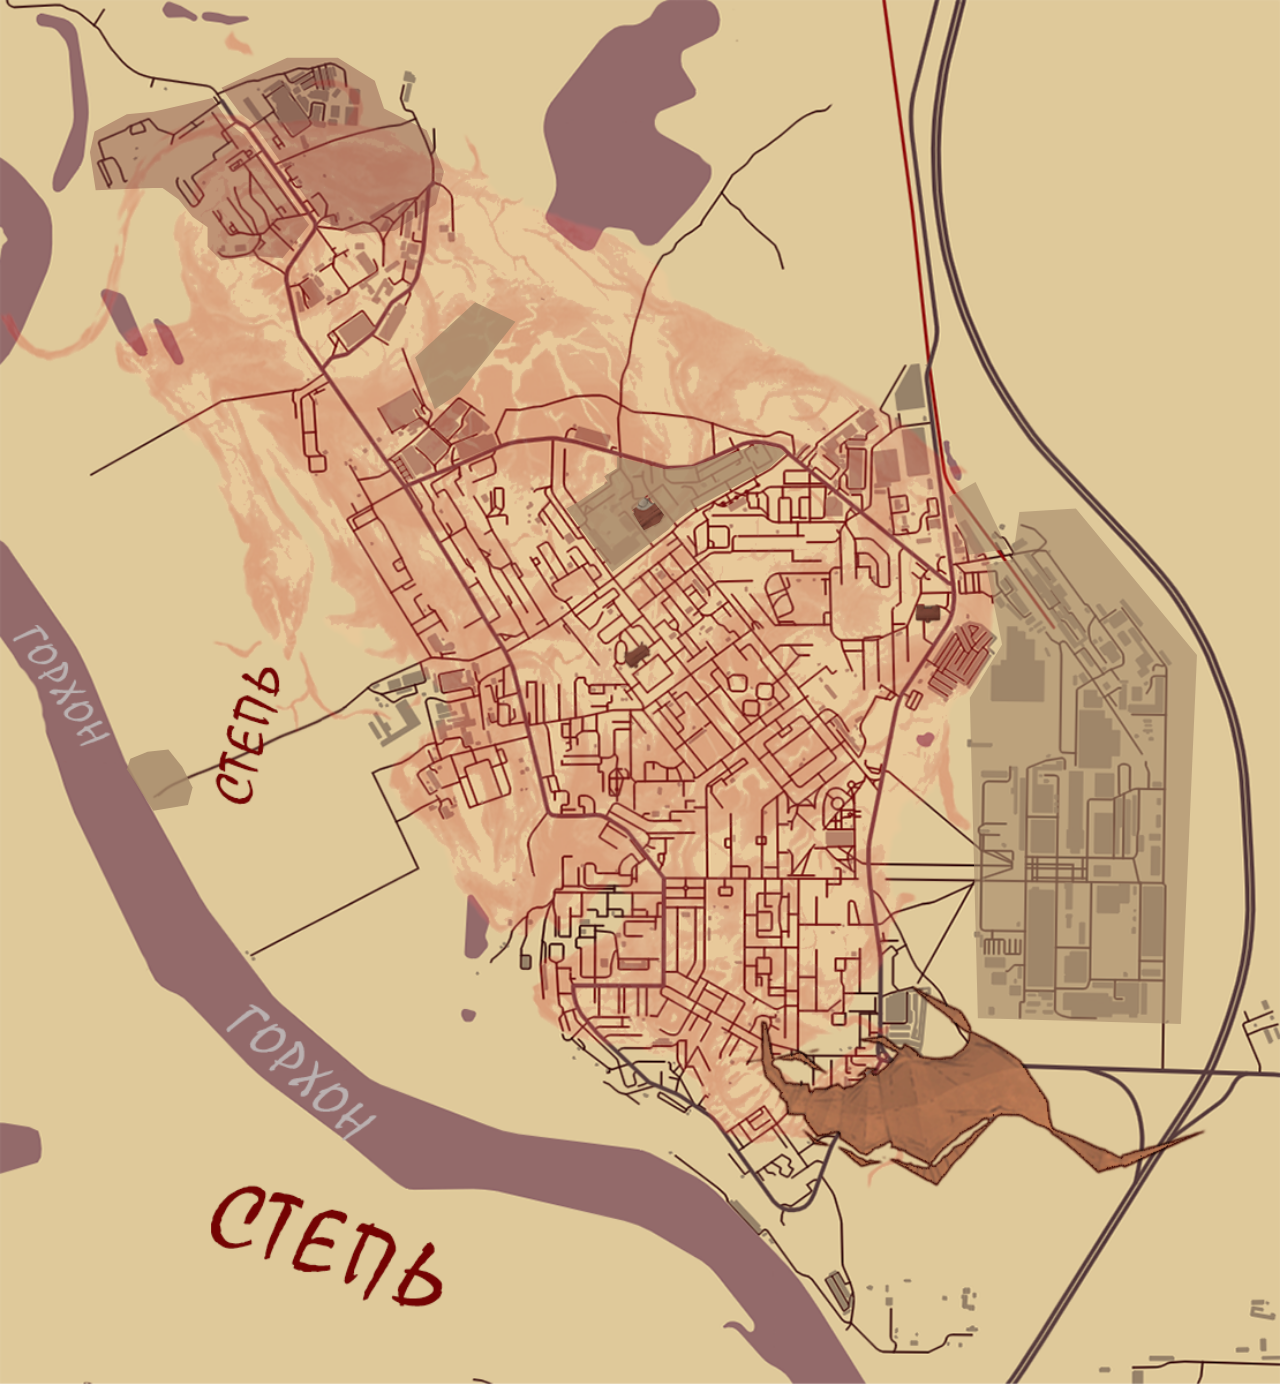
==== index.html @ 213e3f4f "Update index.html" ====
<!DOCTYPE html>
<html lang="ru">
<head>
  <link rel="icon" href="favicon.ico" type="image/x-icon">
  <meta charset="UTF-8">
  <meta name="viewport" content="width=device-width, initial-scale=1.0">
  <title>Интерактивная карта</title>
  <link rel="stylesheet" href="style.css">
</head>
<body>
  <div class="map-container">
    <!-- SVG будет здесь -->
    <svg viewBox="0 0 1110 1200" preserveAspectRatio="xMidYMid meet" xmlns="http://www.w3.org/2000/svg">
      <!-- Подложка: ваше изображение -->
      <image href="map.png" width="1110" height="1200" />
      
      <!-- Интерактивные зоны (пока одна для примера) -->
      <g class="region" 
         data-title="ЗАВОД" 
         data-desc="Здесь живут машины">
        <polygon points="848,883 841,605 869,559 855,490 878,485 884,444 933,441 1038,568 1024,888" fill="rgba(166, 137, 105, 0.6)" />
         </g>


      <g class="region" 
         data-title="СТАНЦИЯ" 
         data-desc="Сейчас поезда не ходят">
        <polygon points="840,481 823,431 846,418 874,476" fill="rgba(166, 137, 105, 0.6)" />
         </g>

      
      <g class="region" 
         data-title="КЛАДБИЩЕ" 
         data-desc="Здесь вас всегда ждут">
        <polygon polygon points="377,355 360,310 412,262 447,279 398,341"  fill="rgba(166, 137, 105, 0.8)" />
         </g>


      <g class="region" 
         data-title="БОЙНИ" 
         data-desc="Когда-то они были храмом, теперь здесь забивают быков">
        <polygon polygon points="279,191 219,106 208,98 192,76 249,50 293,50 325,70 333,94 370,113 385,149 378,177 342,200 306,203"  fill="rgba(129, 65, 60, 0.4)" />
         </g>


      <g class="region" 
         data-title="ТЕРМИТНИК" 
         data-desc="Огромное общежитие для работников Проекта Быков">
        <polygon points="268,195 245,224 221,222 192,226 180,214 180,197 167,188 155,173 141,163 132,163 83,165 78,132 82,114 110,99 133,97 167,89 184,85 200,108 212,117"  fill="rgba(129, 65, 60, 0.4)" />
         </g>


      <g class="region" 
         data-title="МНОГОГРАННИК" 
         data-desc="Башнядетей. Её устройство противоречит законам физики">
        <polygon points="663,885 671,916 693,911 715,929 705,928 692,919 670,919 677,928 680,937 699,940 702,948 706,944 717,944 727,939 731,945 739,942 749,933 754,927 
          760,932 777,914 763,905 748,901 765,899 778,908 784,906 796,915 810,917 823,917 833,910 839,903 839,894 826,886 792,856 832,874 841,892 885,919 908,952 912,976 
          971,1002 1043,979 977,1011 972,1008 951,1014 910,982 890,970 866,967 812,1027 773,1006 804,1012 804,1007 773,994 773,990 753,1000 730,987 728,982 710,983 699,970 
          684,966 682,955 677,953 677,949 664,933 660,919" fill="rgba(166, 137, 105, 0.1)" />
         </g>

      <g class="region" 
         data-title="СТЕПЬ" 
         data-desc="Смотрит тысячей глаз">
        <polygon polygon points="133,703 163,698 167,683 158,665 146,650 128,652 113,658 110,667"  fill="rgba(166, 137, 105, 0.8)" />
         </g>

      <g class="region" 
   data-title="РЕБРО" 
   data-desc="Тут вам не рады">
  <path
    d="M 531 496 L 580 459 L 586 452 L 600 442 L 667 406 L 681 393 L 676 389 L 658 385 L 602 404 L 576 407 L 535 396 L 535 406 L 524 413 L 527 418 L 502 435 L 491 441 Z
       M 558 460 L 548 443 L 561 429 L 576 446 L 572 453 Z"
    fill-rule="evenodd"
    fill="rgba(166, 137, 105, 0.8)"
  />
</g>

      <g class="region" 
         data-title="ЛОГОВО ВАРА" 
         data-desc="Его сложно застать дома">
        <polygon points="547,577 540,570 556,556 563,566" fill="rgba(166, 137, 105, 0.1)" />
         </g>

      <g class="region" 
         data-title="ДОМ ЛАРЫ" 
         data-desc="Дом живых">
        <polygon points="793,523 795,536 814,536 813,523 807,525 800,525" fill="rgba(166, 137, 105, 0.1)" />
         </g>

      <g class="region" 
         data-title="ТЕАТР" 
         data-desc="Тут маски репетируют новую пантомиму">
        <polygon points="558,460 548,443 561,429 576,446 572,453" fill="rgba(166, 137, 105, 0.1)" />
         </g>
</svg>

      </g>
    </svg>

    <!-- Всплывающая подсказка -->
    <div class="tooltip" id="tooltip">
  <h3 class="tooltip-title"></h3>
  <p class="tooltip-text"></p>
</div>

  <script src="script.js"></script>
</body>
</html>
---- style.css ----
/* Сброс стандартных отступов браузера */
* {
  margin: 0;
  padding: 0;
  box-sizing: border-box;
}

/* Контейнер карты занимает всю ширину окна */
.map-container {
  width: 100%;
}

/* Сама SVG-карта растягивается на всю ширину контейнера */
svg {
  display: block;
  width: 100%;
  height: auto;
}

/* Подсветка зон при наведении */
.region:hover polygon,
.region:hover circle,
.region:hover rect {
  fill: rgba(255, 255, 0, 0.4);
  stroke: #936a6a;
  stroke-width: 2px;
}

/* Всплывающая подсказка */
.tooltip {
  display: none;
  position: absolute;
  background: #333;
  color: #fff;
  padding: 10px 12px;
  border-radius: 6px;
  font-size: 14px;
  pointer-events: none;
  white-space: normal;        /* чтобы текст мог переноситься */
  max-width: 250px;           /* ограничим ширину, чтобы не растягивалось */
  z-index: 10;
}

.tooltip-title {
  margin: 0 0 5px 0;          /* отступ снизу */
  font-size: 18px;            /* крупный кегль для заголовка */
  font-weight: bold;
  line-height: 1.2;
}

.tooltip-text {
  margin: 0;
  font-size: 13px;            /* меньший кегль для описания */
  line-height: 1.4;
  color: #ddd;                /* чуть светлее, чтобы отличалось */
}
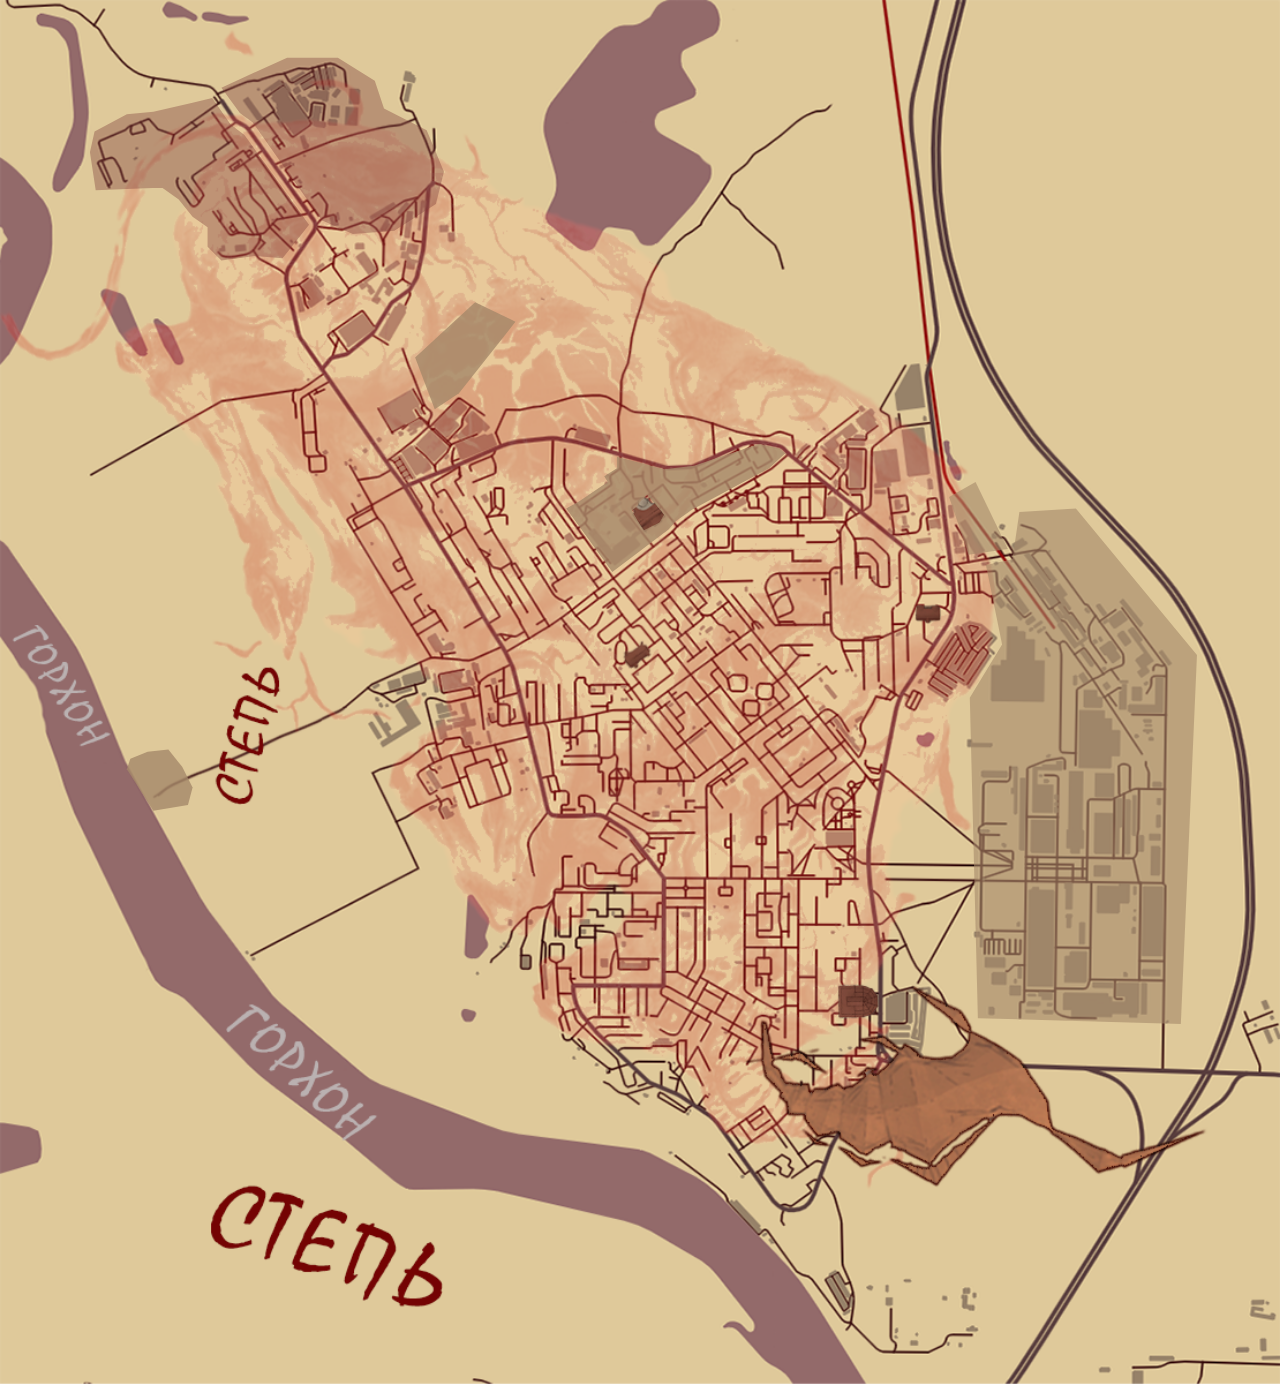
==== commit 0def43d8: "Update index.html" ====
--- a/index.html
+++ b/index.html
@@ -93,6 +93,12 @@
          data-desc="Тут маски репетируют новую пантомиму">
         <polygon points="558,460 548,443 561,429 576,446 572,453" fill="rgba(166, 137, 105, 0.1)" />
          </g>
+
+       <g class="region" 
+         data-title="СОБОР" 
+         data-desc="Для кого его построили?">
+        <polygon points="727,853 725,881 747,881 754,879 760,873 760,865 756,858 749,855 742,853" fill="rgba(166, 137, 105, 0.1)" />
+         </g>
 </svg>
 
       </g>
--- a/style.css
+++ b/style.css
@@ -20,7 +20,8 @@
 /* Подсветка зон при наведении */
 .region:hover polygon,
 .region:hover circle,
-.region:hover rect {
+.region:hover rect, 
+.region:hover path {
   fill: rgba(255, 255, 0, 0.4);
   stroke: #936a6a;
   stroke-width: 2px;
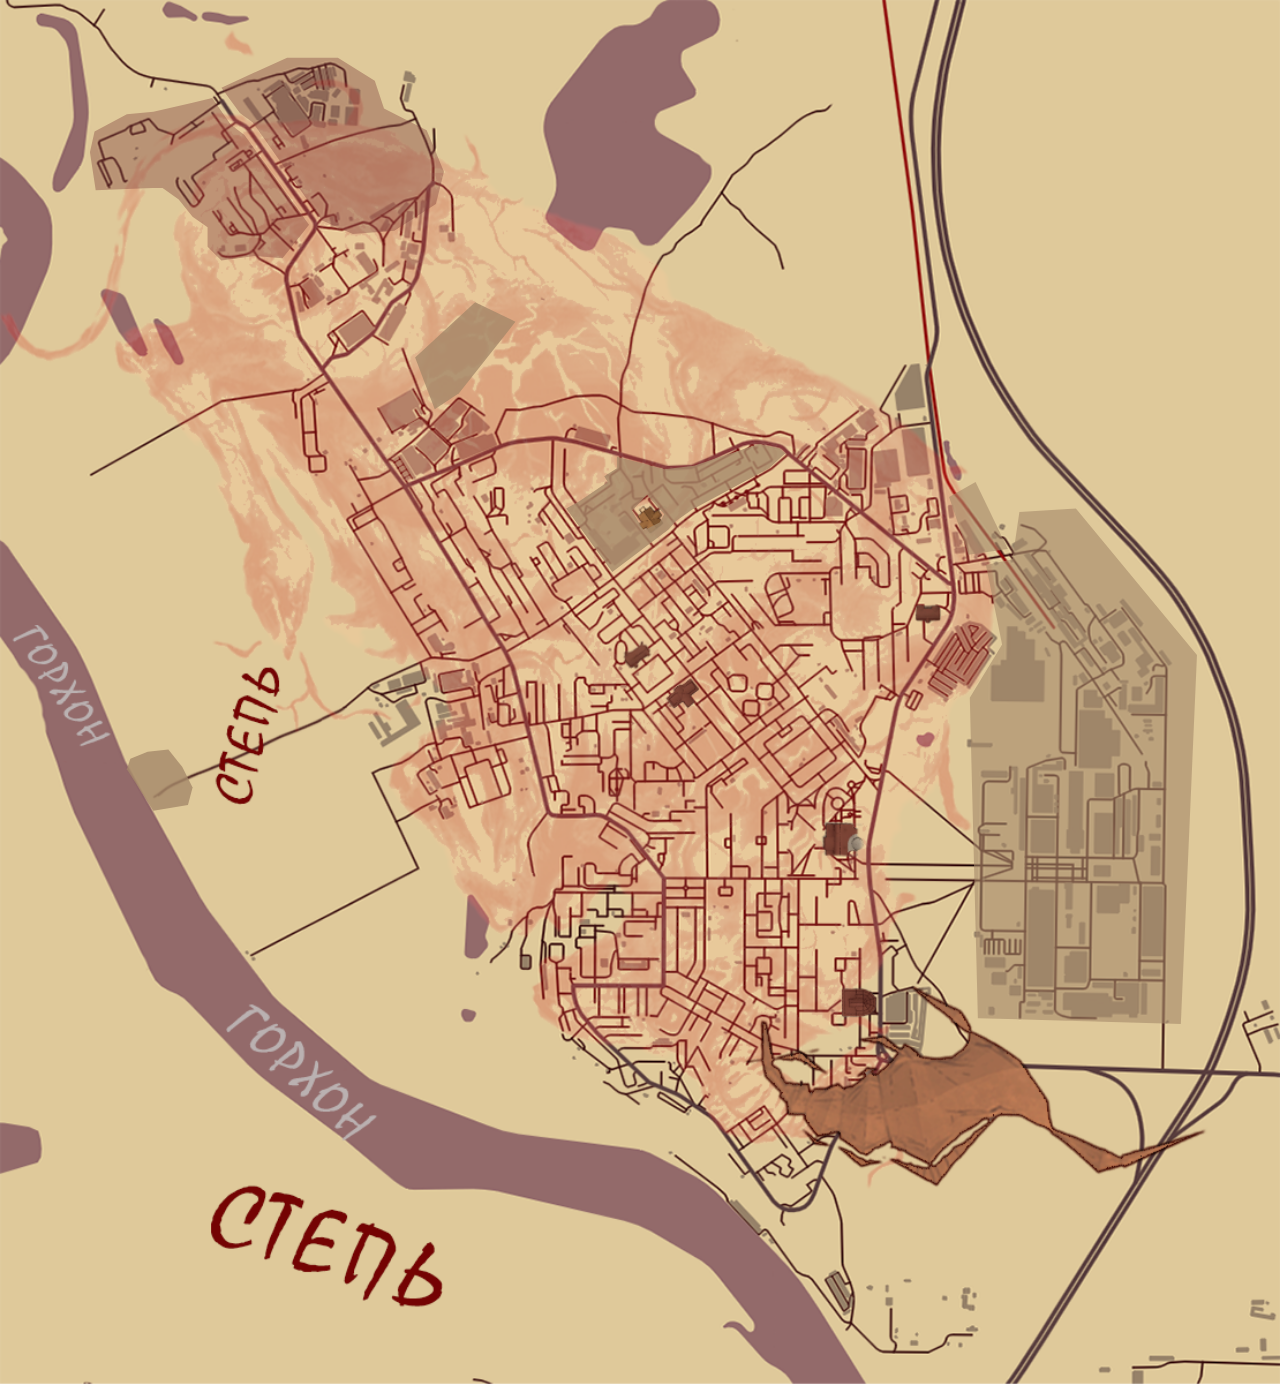
==== commit 40a68304: "Update index.html" ====
--- a/index.html
+++ b/index.html
@@ -89,15 +89,27 @@
          </g>
 
       <g class="region" 
-         data-title="ТЕАТР" 
-         data-desc="Тут маски репетируют новую пантомиму">
-        <polygon points="558,460 548,443 561,429 576,446 572,453" fill="rgba(166, 137, 105, 0.1)" />
+         data-title="СГУСТОК" 
+         data-desc="Усадьба толстого Влада">
+        <polygon points="" fill="rgba(166, 137, 105, 0.1)" />
          </g>
 
        <g class="region" 
          data-title="СОБОР" 
          data-desc="Для кого его построили?">
-        <polygon points="727,853 725,881 747,881 754,879 760,873 760,865 756,858 749,855 742,853" fill="rgba(166, 137, 105, 0.1)" />
+        <polygon points="" fill="rgba(166, 137, 105, 0.1)" />
+         </g>
+
+      <g class="region" 
+         data-title="СГУСТОК" 
+         data-desc="Усадьба толстого Влада">
+        <polygon points="" fill="rgba(166, 137, 105, 0.1)" />
+         </g>
+
+      <g class="region" 
+         data-title="СГУСТОК" 
+         data-desc="Усадьба толстого Влада">
+        <polygon points="" fill="rgba(166, 137, 105, 0.1)" />
          </g>
 </svg>
 
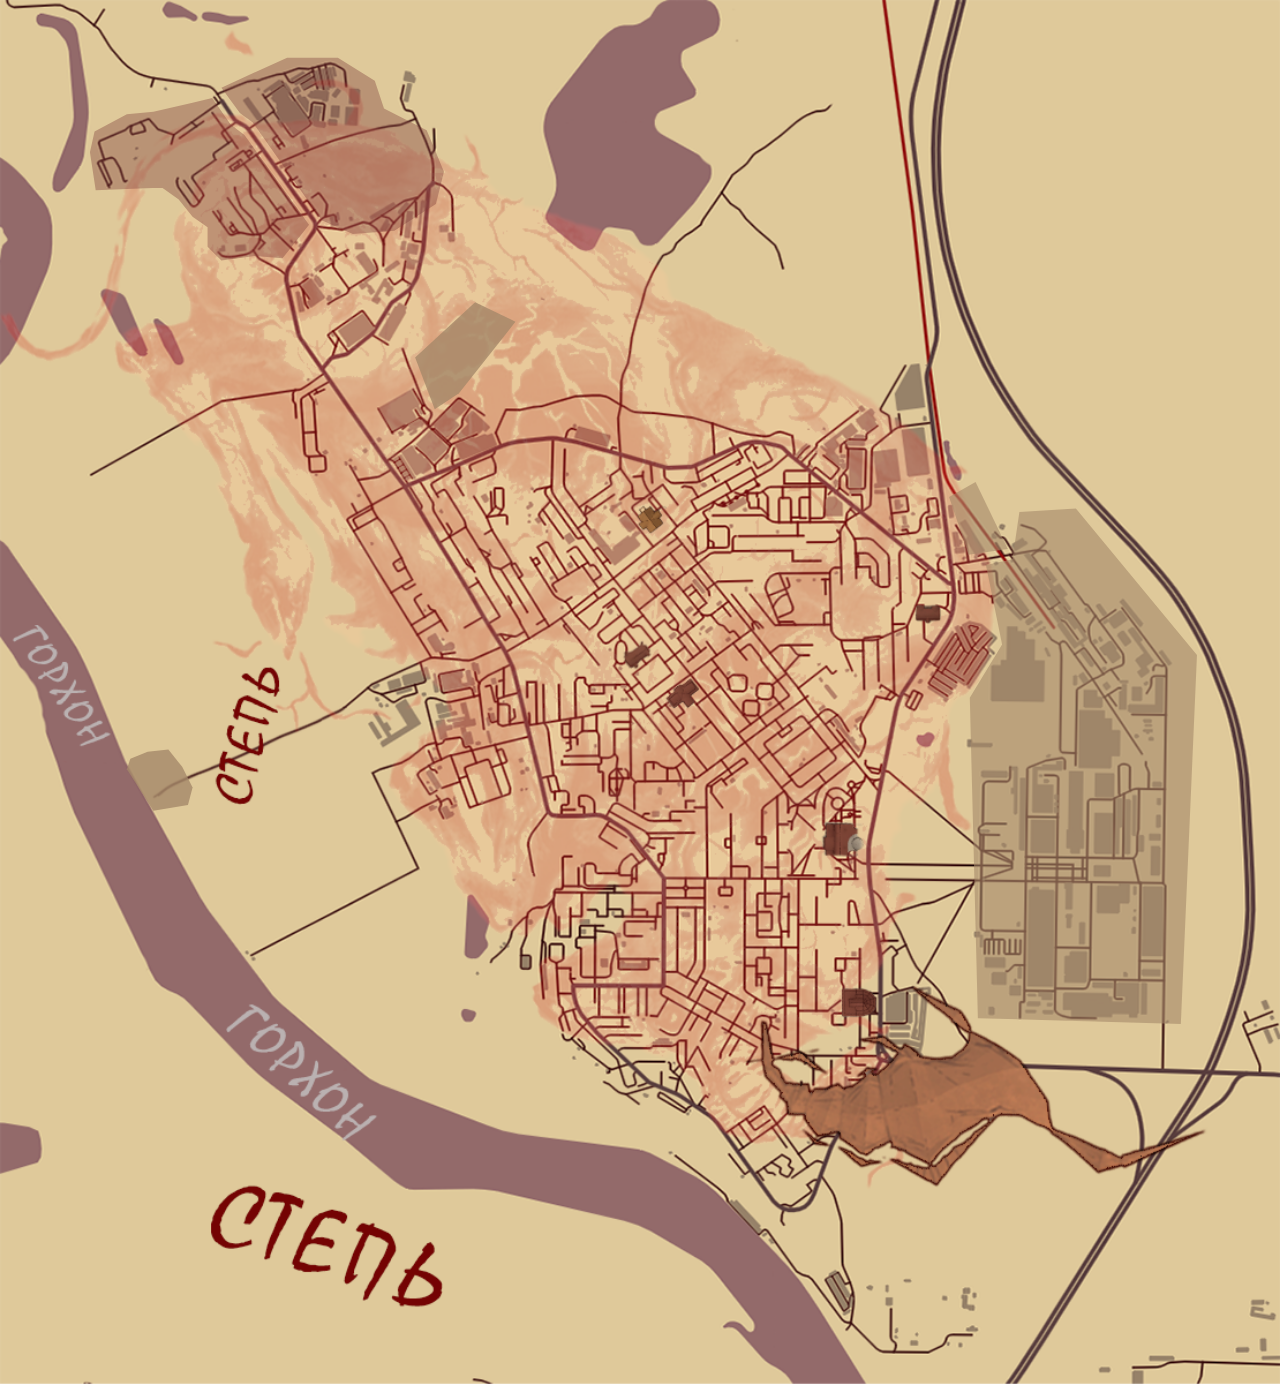
==== commit 969643e7: "Update index.html" ====
--- a/index.html
+++ b/index.html
@@ -69,9 +69,7 @@
    data-title="РЕБРО" 
    data-desc="Тут вам не рады">
   <path
-    d="M 531 496 L 580 459 L 586 452 L 600 442 L 667 406 L 681 393 L 676 389 L 658 385 L 602 404 L 576 407 L 535 396 L 535 406 L 524 413 L 527 418 L 502 435 L 491 441 Z
-       M 558 460 L 548 443 L 561 429 L 576 446 L 572 453 Z"
-    fill-rule="evenodd"
+       fill-rule="evenodd"
     fill="rgba(166, 137, 105, 0.8)"
   />
 </g>
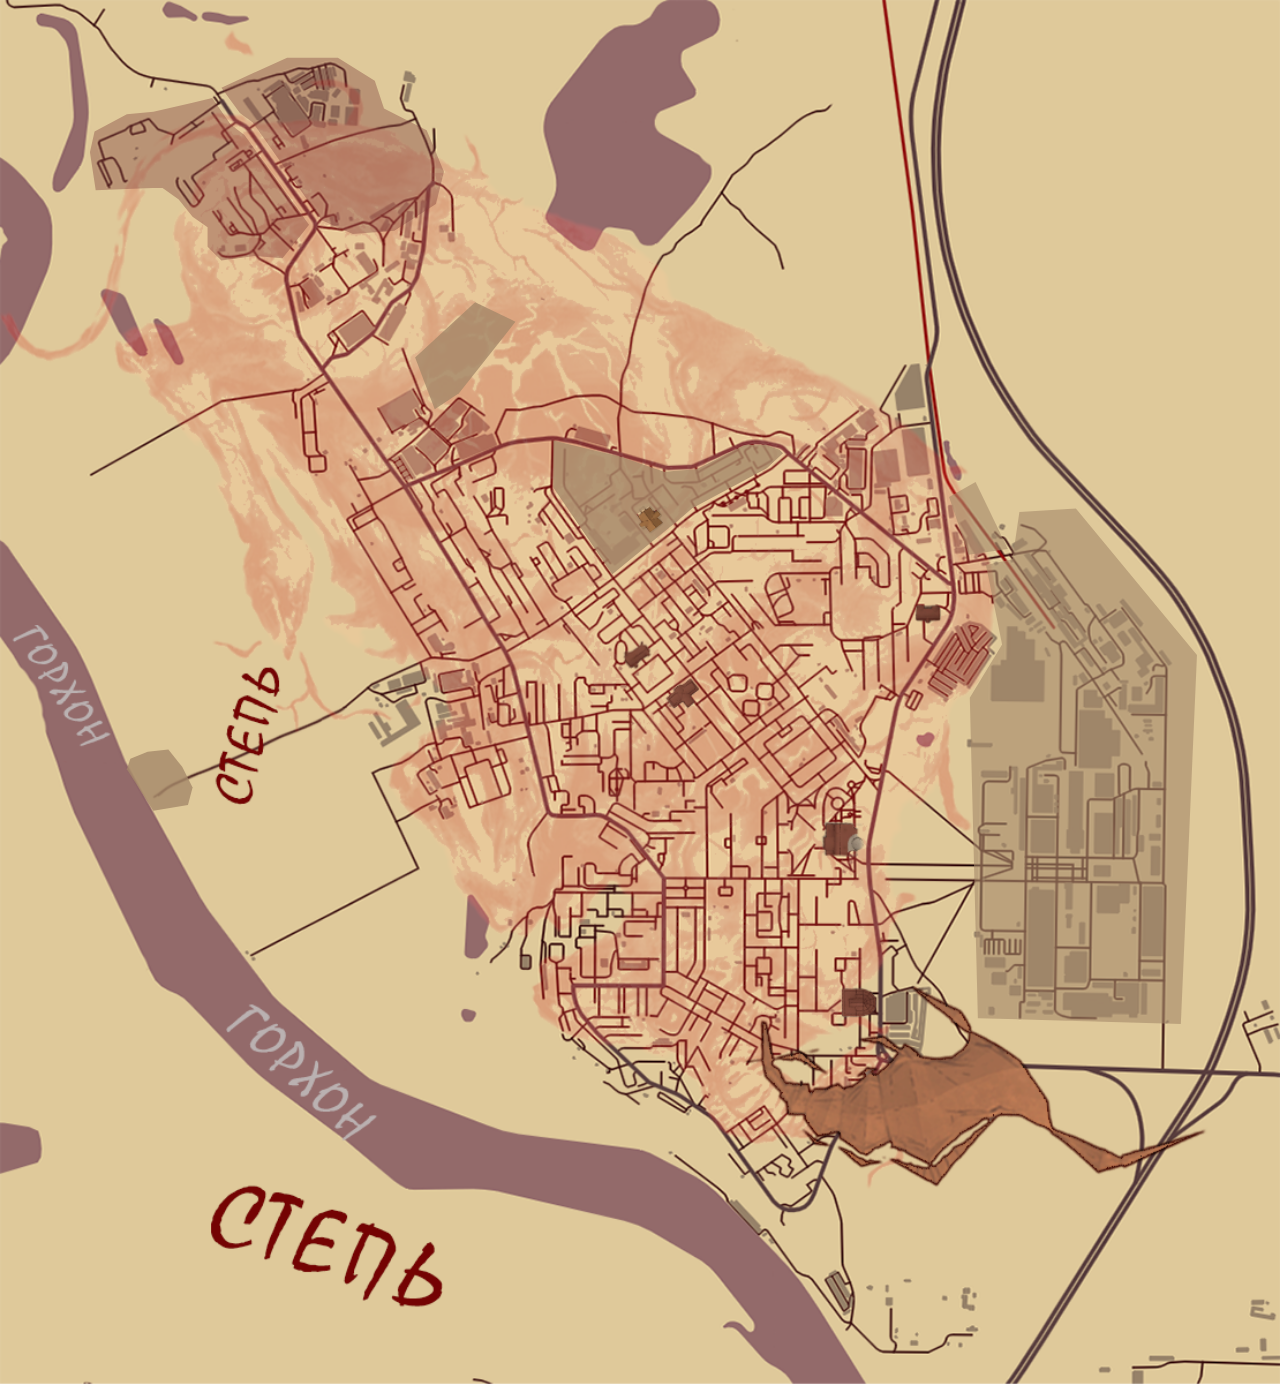
==== commit 920e5060: "Update index.html" ====
--- a/index.html
+++ b/index.html
@@ -69,7 +69,9 @@
    data-title="РЕБРО" 
    data-desc="Тут вам не рады">
   <path
-       fill-rule="evenodd"
+    d="M 531 498 L 581 457 L 586 453 L 600 441 L 665 406 L 679 393 L 676 390 L 664 386 L 646 386 L 604 407 L 576 409 L 538 396 L 480 382 L 480 423 Z
+       M 556 457 L 554 456 L 556 452 L 552 446 L 563 439 L 566 443 L 569 442 L 573 446 L 570 449 L 575 453 L 563 462 L 559 456 Z"
+    fill-rule="evenodd"
     fill="rgba(166, 137, 105, 0.8)"
   />
 </g>
@@ -86,28 +88,29 @@
         <polygon points="793,523 795,536 814,536 813,523 807,525 800,525" fill="rgba(166, 137, 105, 0.1)" />
          </g>
 
-      <g class="region" 
-         data-title="СГУСТОК" 
-         data-desc="Усадьба толстого Влада">
-        <polygon points="" fill="rgba(166, 137, 105, 0.1)" />
-         </g>
-
+     
        <g class="region" 
          data-title="СОБОР" 
          data-desc="Для кого его построили?">
-        <polygon points="" fill="rgba(166, 137, 105, 0.1)" />
+        <polygon points="729,858 729,880 750,880 757,876 759,865 752,859 743,856" fill="rgba(166, 137, 105, 0.1)" />
          </g>
 
       <g class="region" 
          data-title="СГУСТОК" 
          data-desc="Усадьба толстого Влада">
-        <polygon points="" fill="rgba(166, 137, 105, 0.1)" />
+        <polygon points="715,714 713,740 735,739 742,736 749,733 743,725 742,717 736,713" fill="rgba(166, 137, 105, 0.1)" />
          </g>
 
       <g class="region" 
-         data-title="СГУСТОК" 
-         data-desc="Усадьба толстого Влада">
-        <polygon points="" fill="rgba(166, 137, 105, 0.1)" />
+         data-title="БАКАЛЕЯ" 
+         data-desc="Магазин продуктов">
+        <polygon points="556,457 554,456 556,452 552,446 563,439 566,443 569,442 573,446 570,449 575,453 563,462 559,456" fill="rgba(166, 137, 105, 0.1)" />
+         </g>
+
+      <g class="region" 
+         data-title="УПРАВА" 
+         data-desc="Тюрьма тоже здесь">
+        <polygon points="584,612 577,605 584,600 583,597 588,593 591,595 598,588 605,597 598,602 601,608 595,612 591,608" fill="rgba(166, 137, 105, 0.1)" />
          </g>
 </svg>
 
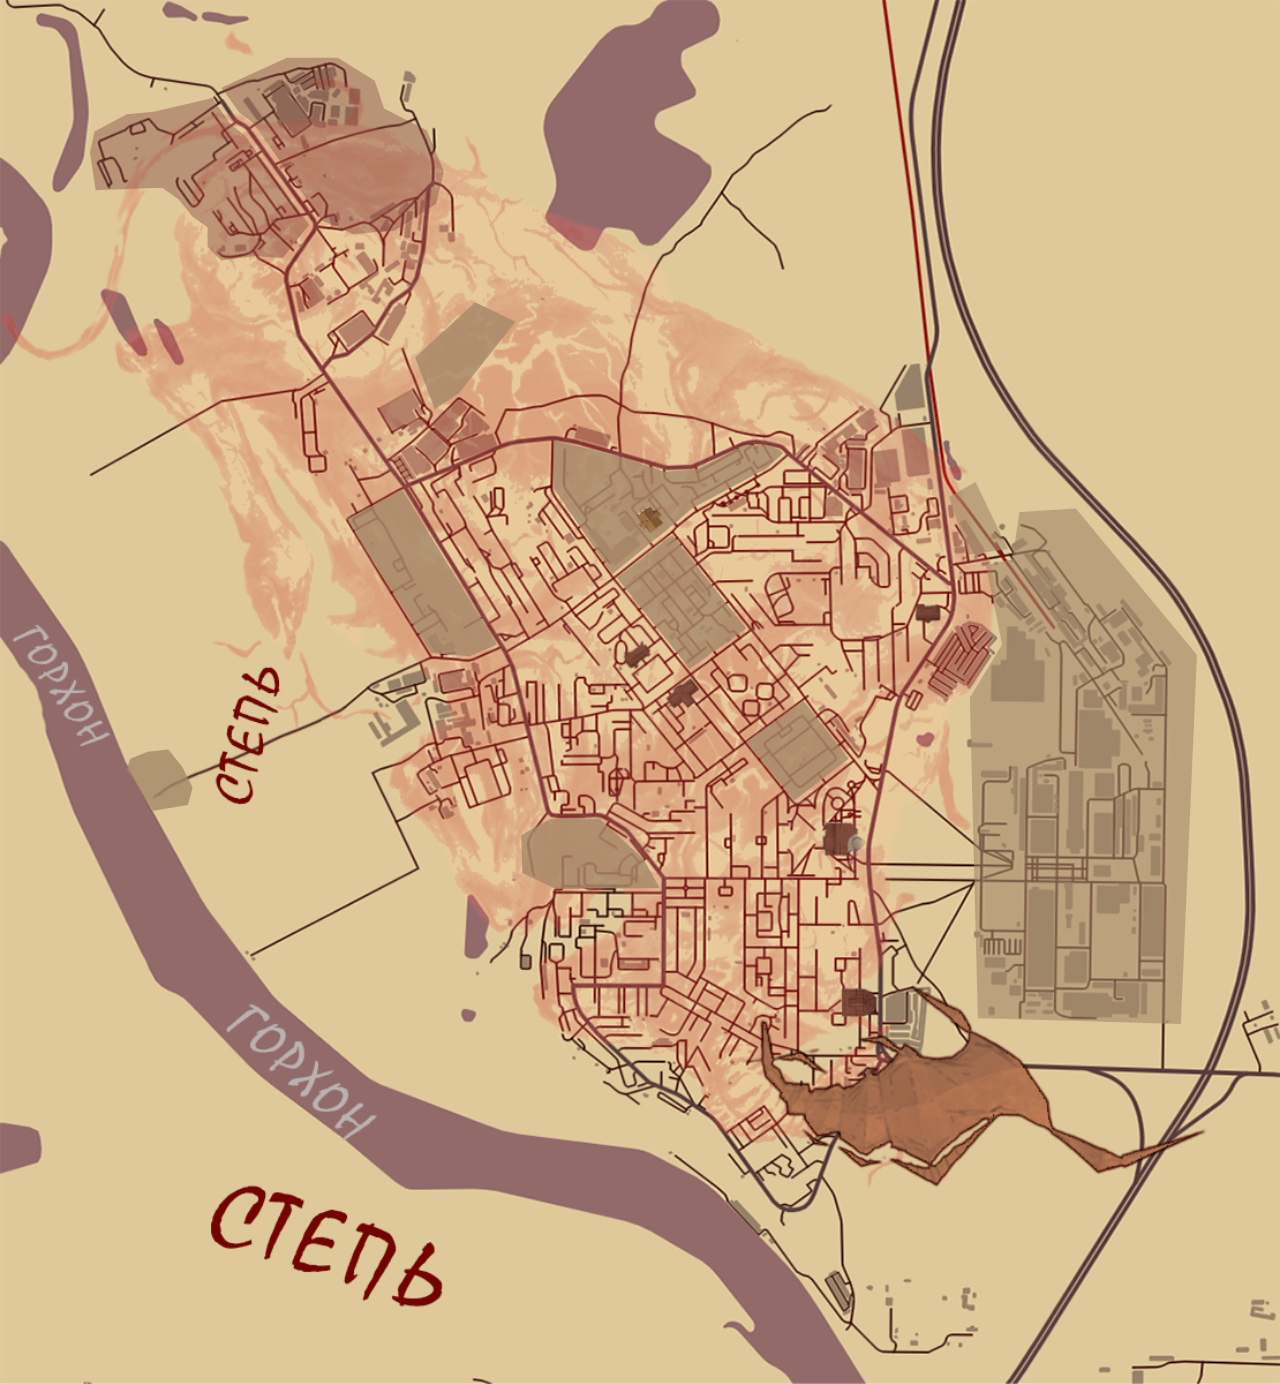
==== commit 08c09c73: "Update index.html" ====
--- a/index.html
+++ b/index.html
@@ -4,7 +4,7 @@
   <link rel="icon" href="favicon.ico" type="image/x-icon">
   <meta charset="UTF-8">
   <meta name="viewport" content="width=device-width, initial-scale=1.0">
-  <title>Интерактивная карта</title>
+  <title>Город на горхоне</title>
   <link rel="stylesheet" href="style.css">
 </head>
 <body>
@@ -52,7 +52,7 @@
 
       <g class="region" 
          data-title="МНОГОГРАННИК" 
-         data-desc="Башнядетей. Её устройство противоречит законам физики">
+         data-desc="Башня детей. Её устройство противоречит законам физики">
         <polygon points="663,885 671,916 693,911 715,929 705,928 692,919 670,919 677,928 680,937 699,940 702,948 706,944 717,944 727,939 731,945 739,942 749,933 754,927 
           760,932 777,914 763,905 748,901 765,899 778,908 784,906 796,915 810,917 823,917 833,910 839,903 839,894 826,886 792,856 832,874 841,892 885,919 908,952 912,976 
           971,1002 1043,979 977,1011 972,1008 951,1014 910,982 890,970 866,967 812,1027 773,1006 804,1012 804,1007 773,994 773,990 753,1000 730,987 728,982 710,983 699,970 
@@ -112,6 +112,30 @@
          data-desc="Тюрьма тоже здесь">
         <polygon points="584,612 577,605 584,600 583,597 588,593 591,595 598,588 605,597 598,602 601,608 595,612 591,608" fill="rgba(166, 137, 105, 0.1)" />
          </g>
+
+      <g class="region" 
+         data-title="ХРЕБТОВКА" 
+         data-desc="Здесь к вам равнодушны">
+        <polygon polygon points="535,501 583,464 647,545 598,580"  fill="rgba(166, 137, 105, 0.8)" />
+         </g>
+
+      <g class="region" 
+         data-title="СЕРДЕЧНИК" 
+         data-desc="Здесь вам не рады">
+        <polygon polygon points="647,643 689,694 736,658 697,608"  fill="rgba(166, 137, 105, 0.8)" />
+         </g>
+
+      <g class="region" 
+         data-title="СЫРЫЕ КВАРТАЛЫ" 
+         data-desc="Тут бушует смерть">
+        <polygon polygon points="349,425 431,559 407,569 374,566 301,450"  fill="rgba(166, 137, 105, 0.8)" />
+         </g>
+
+       <g class="region" 
+         data-title="ЖЕРЛО" 
+         data-desc="Тут все тихо">
+        <polygon polygon points="478,710 520,710 558,745 572,770 482,771 453,757 452,724"  fill="rgba(166, 137, 105, 0.8)" />
+         </g>
 </svg>
 
       </g>
